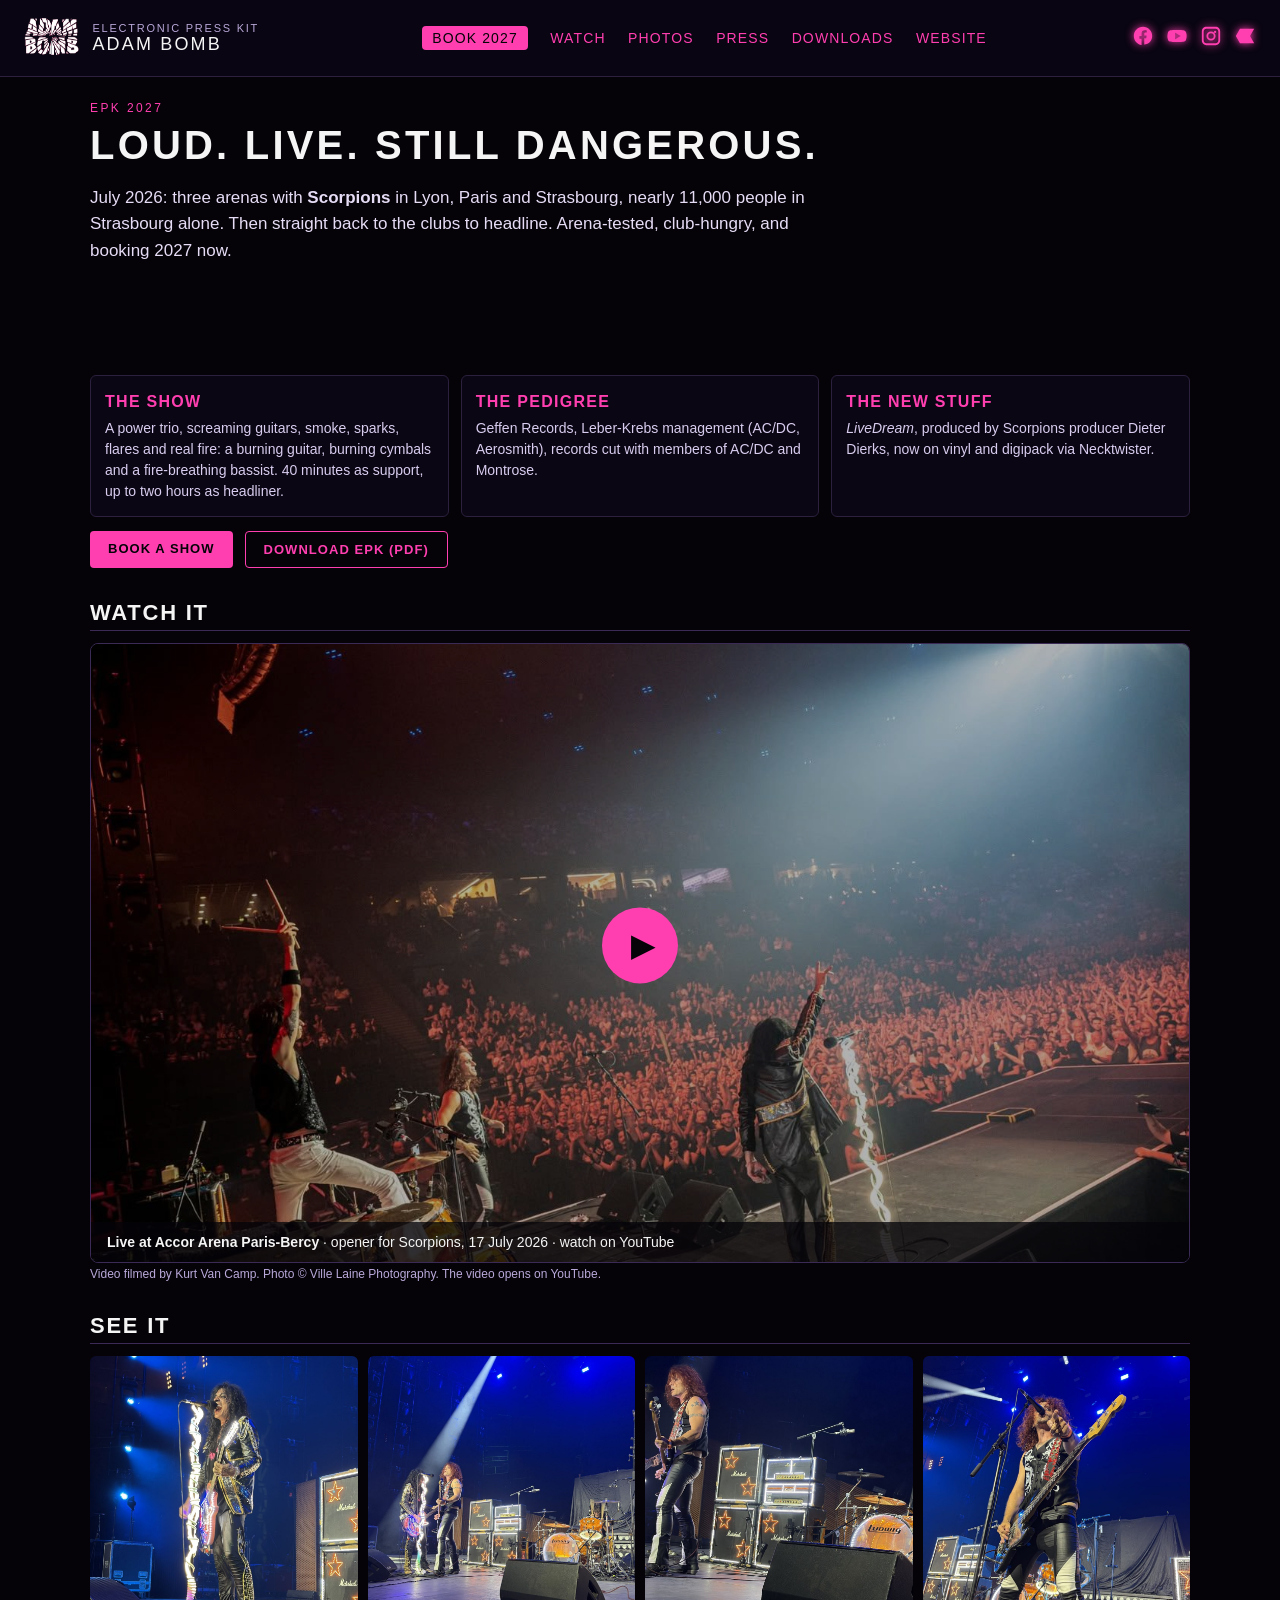
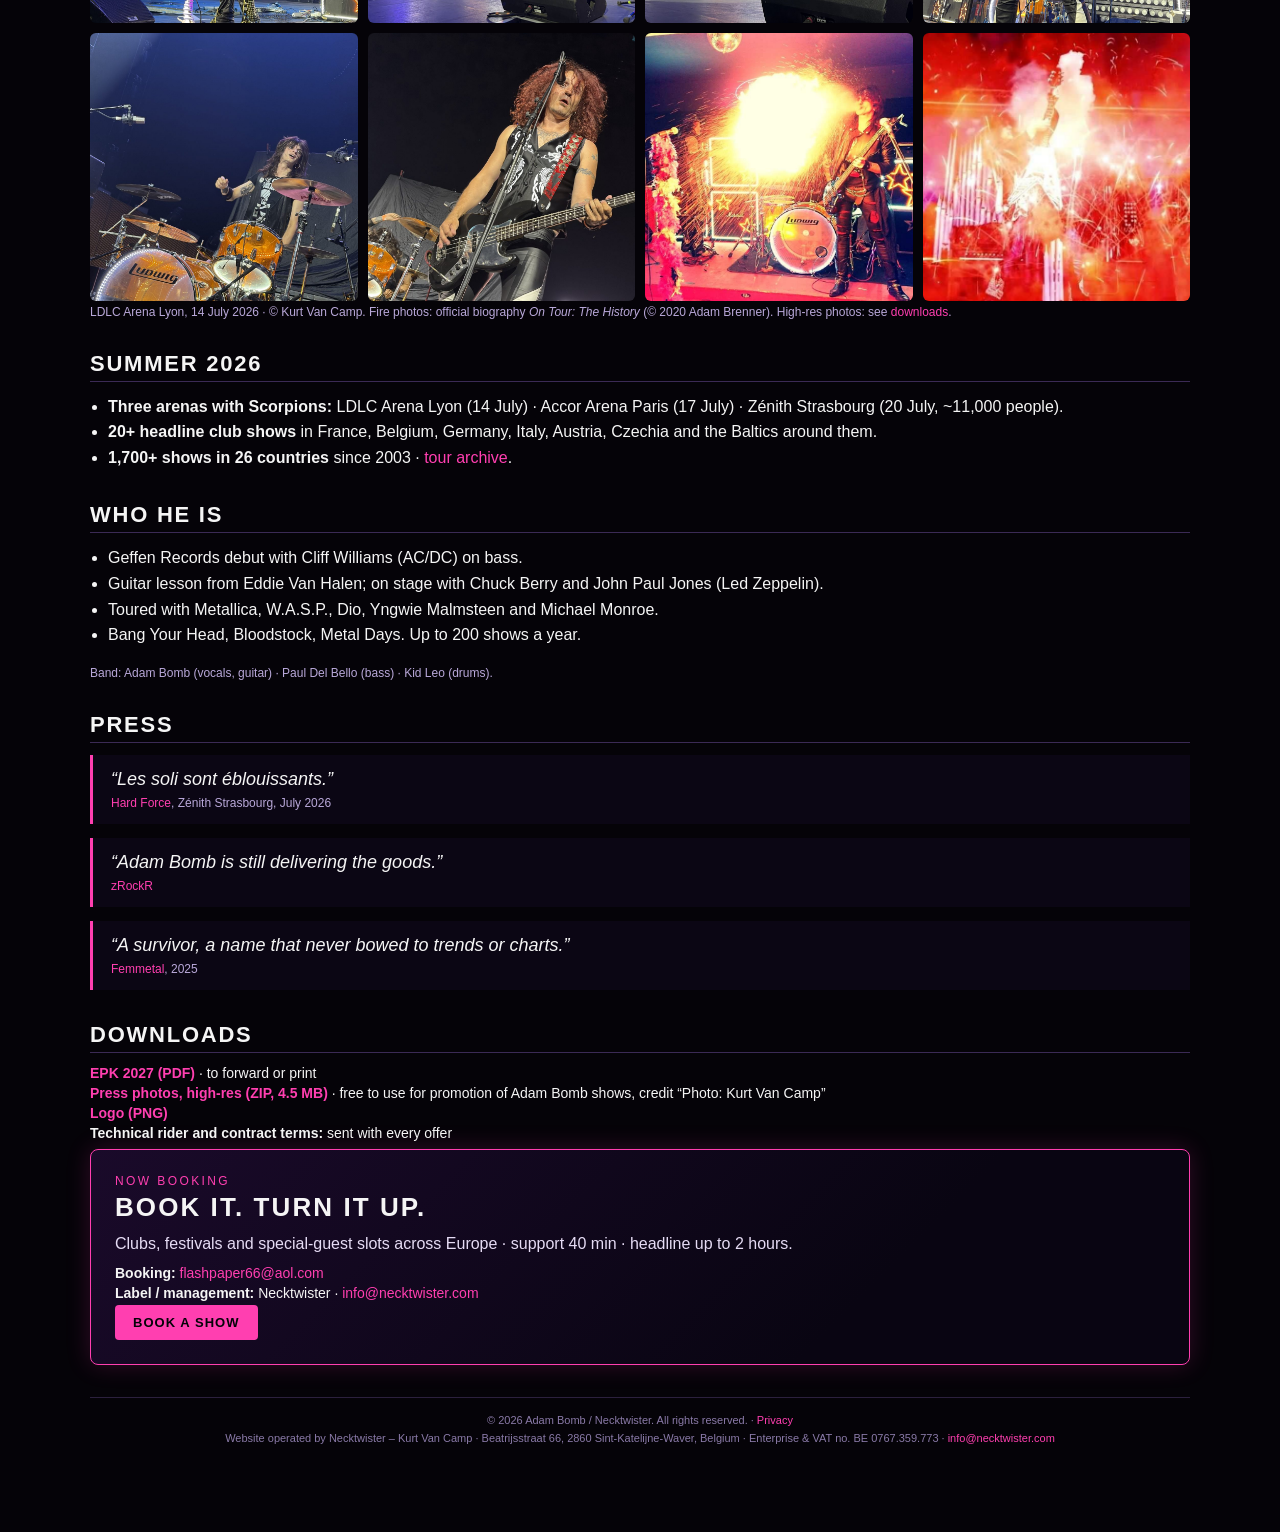
==== epk.html @ dea92ac7 "Add EPK page with downloadable PDF and press photos - epk.html: pitch, Accor Arena video, Lyon photo" ====
<!DOCTYPE html>
<html lang="en">
<head>
  <meta charset="UTF-8">
  <title>Adam Bomb – EPK 2027</title>
  <meta name="viewport" content="width=device-width, initial-scale=1">
  <meta name="description" content="Electronic press kit: Adam Bomb, special guest of Scorpions in 2026. Video, photos, press and booking for 2027.">
  <link rel="canonical" href="https://www.adambomb.com/epk.html">
  <meta property="og:type" content="website">
  <meta property="og:site_name" content="Adam Bomb">
  <meta property="og:title" content="Adam Bomb – EPK 2027">
  <meta property="og:description" content="Special guest of Scorpions in 2026. Arena-tested, club-hungry, booking 2027 now.">
  <meta property="og:url" content="https://www.adambomb.com/epk.html">
  <meta property="og:image" content="https://www.adambomb.com/assets/img/share-home.jpg">
  <meta property="og:image:width" content="1200">
  <meta property="og:image:height" content="630">
  <meta property="og:image:alt" content="Adam Bomb on stage in front of a sold-out arena">
  <meta name="twitter:card" content="summary_large_image">
  <link rel="stylesheet" href="assets/css/style.css">
</head>

<body class="epk">

<header>
  <div class="logo">
    <a href="index.html"><img src="assets/img/misc/logo.png" alt="Adam Bomb logo"></a>
    <div>
      <div class="logo-sub">Electronic press kit</div>
      <div class="logo-title">ADAM BOMB</div>
    </div>
  </div>

  <nav class="main-nav">
    <a href="#book" class="nav-cta">Book 2027</a>
    <a href="#watch">Watch</a>
    <a href="#photos">Photos</a>
    <a href="#press">Press</a>
    <a href="#downloads">Downloads</a>
    <a href="index.html">Website</a>
  </nav>

  <div class="social-icons">
    <a href="https://www.facebook.com/adambomb2020" target="_blank" rel="noopener"><img src="assets/img/misc/icon-facebook-pink.svg" alt="Facebook"></a>
    <a href="https://www.youtube.com/@flashpaper88" target="_blank" rel="noopener"><img src="assets/img/misc/icon-youtube-pink.svg" alt="YouTube"></a>
    <a href="https://www.instagram.com/adambomb.x/" target="_blank" rel="noopener"><img src="assets/img/misc/icon-instagram-pink.svg" alt="Instagram"></a>
    <a href="https://adambomb.bandcamp.com" target="_blank" rel="noopener"><img src="assets/img/misc/icon-bandcamp-pink.svg" alt="Bandcamp"></a>
  </div>
</header>

<main>

<section class="hero epk-hero">
  <div class="hero-text">
    <div class="booking-kicker">EPK 2027</div>
    <h1>Loud. Live. Still dangerous.</h1>
    <p>July 2026: three arenas with <strong>Scorpions</strong> in Lyon, Paris and Strasbourg, nearly 11,000 people in Strasbourg alone. Then straight back to the clubs to headline. Arena-tested, club-hungry, and booking 2027 now.</p>
  </div>
  <ul class="epk-facts">
    <li><strong>The show</strong> A power trio, screaming guitars, smoke, sparks, flares and real fire: a burning guitar, burning cymbals and a fire-breathing bassist. 40 minutes as support, up to two hours as headliner.</li>
    <li><strong>The pedigree</strong> Geffen Records, Leber-Krebs management (AC/DC, Aerosmith), records cut with members of AC/DC and Montrose.</li>
    <li><strong>The new stuff</strong> <em>LiveDream</em>, produced by Scorpions producer Dieter Dierks, now on vinyl and digipack via Necktwister.</li>
  </ul>
  <div class="booking-actions">
    <a class="btn" href="mailto:flashpaper66@aol.com,info@necktwister.com?subject=Booking%20Adam%20Bomb%202027">Book a show</a>
    <a class="btn btn-ghost" href="assets/epk/adam-bomb-epk-2027.pdf" download>Download EPK (PDF)</a>
  </div>
</section>

<section id="watch" class="section">
  <h2>Watch it</h2>
  <a class="video-card" href="https://youtu.be/a4HSwBoW8eo" target="_blank" rel="noopener">
    <img src="assets/img/band/live-accor-arena-crowd.jpg" alt="Adam Bomb live at Accor Arena, Paris" loading="lazy">
    <span class="play" aria-hidden="true">&#9654;</span>
    <span class="video-caption"><strong>Live at Accor Arena Paris-Bercy</strong> · opener for Scorpions, 17 July 2026 · watch on YouTube</span>
  </a>
  <p class="note">Video filmed by Kurt Van Camp. Photo © Ville Laine Photography. The video opens on YouTube.</p>
</section>

<section id="photos" class="section">
  <h2>See it</h2>
  <div class="epk-gallery">
    <figure><img src="assets/img/epk/lyon-adam-neon-mic.jpg" alt="Adam Bomb singing at the neon mic stand, LDLC Arena Lyon" loading="lazy"></figure>
    <figure><img src="assets/img/epk/lyon-trio-blue-spot.jpg" alt="The trio under a blue spotlight, LDLC Arena Lyon" loading="lazy"></figure>
    <figure><img src="assets/img/epk/lyon-adam-paul-marshalls.jpg" alt="Adam and Paul in front of the Marshall stacks, LDLC Arena Lyon" loading="lazy"></figure>
    <figure><img src="assets/img/epk/lyon-paul-pointing.jpg" alt="Paul Del Bello pointing at the crowd, LDLC Arena Lyon" loading="lazy"></figure>
    <figure><img src="assets/img/epk/lyon-kid-leo-drums.jpg" alt="Kid Leo behind the kit, LDLC Arena Lyon" loading="lazy"></figure>
    <figure><img src="assets/img/epk/lyon-paul-mic.jpg" alt="Paul Del Bello at the mic, LDLC Arena Lyon" loading="lazy"></figure>
    <figure><img src="assets/img/epk/fire-on-stage.jpg" alt="Fire on stage" loading="lazy"></figure>
    <figure><img src="assets/img/epk/red-sparks.jpg" alt="Red sparks and smoke on stage" loading="lazy"></figure>
  </div>
  <p class="note">LDLC Arena Lyon, 14 July 2026 · © Kurt Van Camp. Fire photos: official biography <em>On Tour: The History</em> (© 2020 Adam Brenner). High-res photos: see <a href="#downloads">downloads</a>.</p>
</section>

<section id="summer" class="section">
  <h2>Summer 2026</h2>
  <ul class="booking-points">
    <li><strong>Three arenas with Scorpions:</strong> LDLC Arena Lyon (14 July) · Accor Arena Paris (17 July) · Zénith Strasbourg (20 July, ~11,000 people).</li>
    <li><strong>20+ headline club shows</strong> in France, Belgium, Germany, Italy, Austria, Czechia and the Baltics around them.</li>
    <li><strong>1,700+ shows in 26 countries</strong> since 2003 · <a href="tour-archive.html">tour archive</a>.</li>
  </ul>
</section>

<section id="who" class="section">
  <h2>Who he is</h2>
  <ul class="booking-points">
    <li>Geffen Records debut with Cliff Williams (AC/DC) on bass.</li>
    <li>Guitar lesson from Eddie Van Halen; on stage with Chuck Berry and John Paul Jones (Led Zeppelin).</li>
    <li>Toured with Metallica, W.A.S.P., Dio, Yngwie Malmsteen and Michael Monroe.</li>
    <li>Bang Your Head, Bloodstock, Metal Days. Up to 200 shows a year.</li>
  </ul>
  <p class="note">Band: Adam Bomb (vocals, guitar) · Paul Del Bello (bass) · Kid Leo (drums).</p>
</section>

<section id="press" class="section">
  <h2>Press</h2>
  <blockquote class="epk-quote">“Les soli sont éblouissants.”<cite><a href="https://hardforce.com/actu/46808/scorpions-adam-bomb-strasbourg-zenith-live-review" target="_blank" rel="noopener">Hard Force</a>, Zénith Strasbourg, July 2026</cite></blockquote>
  <blockquote class="epk-quote">“Adam Bomb is still delivering the goods.”<cite><a href="https://zrockr.com/2024/10/13/livedream-adam-bomb-is-back-with-a-killer-online-concert-experience/" target="_blank" rel="noopener">zRockR</a></cite></blockquote>
  <blockquote class="epk-quote">“A survivor, a name that never bowed to trends or charts.”<cite><a href="https://femmetal.rocks/2025/10/10/cartagena-set-to-burn-adam-bomb-live-with-dirty-rules-and-louie-fontaine-posse/" target="_blank" rel="noopener">Femmetal</a>, 2025</cite></blockquote>
</section>

<section id="downloads" class="section">
  <h2>Downloads</h2>
  <ul class="contact-list">
    <li><a href="assets/epk/adam-bomb-epk-2027.pdf" download><strong>EPK 2027 (PDF)</strong></a> · to forward or print</li>
    <li><a href="assets/epk/adam-bomb-press-photos-2026.zip" download><strong>Press photos, high-res (ZIP, 4.5 MB)</strong></a> · free to use for promotion of Adam Bomb shows, credit “Photo: Kurt Van Camp”</li>
    <li><a href="assets/img/misc/logo.png" download><strong>Logo (PNG)</strong></a></li>
    <li><strong>Technical rider and contract terms:</strong> sent with every offer</li>
  </ul>
</section>

<section id="book" class="booking">
  <div class="booking-kicker">Now booking</div>
  <h2>Book it. Turn it up.</h2>
  <p class="booking-lead">Clubs, festivals and special-guest slots across Europe · support 40 min · headline up to 2 hours.</p>
  <ul class="contact-list">
    <li><strong>Booking:</strong> <a href="mailto:flashpaper66@aol.com,info@necktwister.com?subject=Booking%20Adam%20Bomb%202027">flashpaper66@aol.com</a></li>
    <li><strong>Label / management:</strong> Necktwister · <a href="mailto:info@necktwister.com">info@necktwister.com</a></li>
  </ul>
  <div class="booking-actions">
    <a class="btn" href="mailto:flashpaper66@aol.com,info@necktwister.com?subject=Booking%20Adam%20Bomb%202027">Book a show</a>
  </div>
</section>

<footer>
  © 2026 Adam Bomb / Necktwister. All rights reserved. · <a href="privacy.html">Privacy</a><br><span class="legal-id">Website operated by Necktwister – Kurt Van Camp · Beatrijsstraat 66, 2860 Sint-Katelijne-Waver, Belgium · Enterprise &amp; VAT no. BE 0767.359.773 · <a href="mailto:info@necktwister.com">info@necktwister.com</a></span>
</footer>

</main>

</body>
</html>
---- assets/css/style.css ----
/* GLOBAL */
body {
  margin: 0;
  font-family: Arial, sans-serif;
  background: #050308;
  color: #f5f5f5;
}

a {
  color: #ff3fb0;
  text-decoration: none;
}

a:hover {
  text-decoration: underline;
}

h1, h2, h3 {
  font-family: Impact, Haettenschweiler, "Arial Narrow Bold", sans-serif;
  letter-spacing: 0.08em;
  text-transform: uppercase;
}

h1 { font-size: 32px; margin: 8px 0 4px; }
h2 { font-size: 22px; margin: 32px 0 12px; border-bottom: 1px solid #3b2a55; padding-bottom: 4px; }
h3 { font-size: 16px; margin: 12px 0 4px; }

main {
  max-width: 1100px;
  margin: 0 auto;
  padding: 24px 16px 64px;
}

.section { margin-top: 24px; }

.center { text-align: center; }

.note {
  font-size: 12px;
  color: #b9a8d9;
  margin-top: 4px;
}

/* HEADER */
header {
  display: flex;
  align-items: center;
  justify-content: space-between;
  padding: 16px 24px;
  background: #090512;
  border-bottom: 1px solid #2b203d;
  position: sticky;
  top: 0;
  z-index: 10;
  flex-wrap: wrap;
  gap: 12px;
}

.logo {
  display: flex;
  align-items: center;
  gap: 12px;
}

.logo img {
  height: 40px;
}

.logo-sub {
  font-size: 11px;
  text-transform: uppercase;
  letter-spacing: 0.16em;
  color: #b9a8d9;
}

.logo-title {
  font-size: 18px;
  letter-spacing: 0.12em;
}

/* NAVIGATION */
.main-nav a {
  margin-left: 18px;
  font-size: 14px;
  text-transform: uppercase;
  letter-spacing: 0.08em;
}

/* SOCIAL ICONS */
.social-icons {
  display: flex;
  align-items: center;
  gap: 12px;
}

.social-icons img {
  width: 22px;
  height: 22px;
  filter: drop-shadow(0 0 4px #ff3fb0);
  transition: transform 0.2s ease;
}

.social-icons img:hover {
  transform: scale(1.15);
}

/* HERO */
.hero {
  display: flex;
  flex-wrap: wrap;
  gap: 24px;
  align-items: flex-start;
  margin-bottom: 24px;
}

.hero-text {
  flex: 1 1 260px;
}

/* TWO COLUMN LAYOUT */
.two-col {
  display: flex;
  flex-wrap: wrap;
  gap: 24px;
}

.two-col > div {
  flex: 1 1 260px;
}

/* BAND PHOTO */
.band-photo img {
  width: 100%;
  border-radius: 6px;
  display: block;
}

/* TABLES */
.table-wrapper {
  overflow-x: auto;
}

table {
  width: 100%;
  border-collapse: collapse;
  font-size: 14px;
  min-width: 600px;
}

th, td {
  padding: 6px 8px;
  border-bottom: 1px solid #2b203d;
}

th {
  text-align: left;
  background: #12091f;
}

tr:nth-child(even) td {
  background: #0b0614;
}

/* DISCOGRAPHY GRID */
.discography-grid {
  display: grid;
  grid-template-columns: repeat(auto-fit, minmax(220px, 1fr));
  gap: 20px;
  margin-top: 12px;
}

.release-card {
  background: #0b0614;
  border: 1px solid #2b203d;
  border-radius: 6px;
  padding: 10px;
  display: flex;
  flex-direction: column;
}

.release-card img {
  width: 100%;
  border-radius: 4px;
  margin-bottom: 8px;
  display: block;
}

.release-meta {
  font-size: 13px;
  margin-bottom: 6px;
}

/* CONTACT */
.contact-list {
  list-style: none;
  padding: 0;
  margin: 0;
  font-size: 14px;
}

.contact-list li {
  margin-bottom: 4px;
}

/* FOOTER */
footer {
  text-align: center;
  font-size: 11px;
  color: #8a7aa8;
  padding: 16px 0 24px;
  border-top: 1px solid #2b203d;
  margin-top: 32px;
}

/* MOBILE RESPONSIVE */
@media (max-width: 700px) {

  header {
    flex-direction: column;
    align-items: flex-start;
  }

  .main-nav {
    display: flex;
    flex-wrap: wrap;
    gap: 12px;
    margin-top: 6px;
  }

  .main-nav a {
    margin-left: 0;
  }

  .social-icons {
    margin-top: 6px;
  }

  h1 { font-size: 26px; }
  h2 { font-size: 20px; }
}

/* NAV CTA */
.main-nav a.nav-cta {
  color: #050308;
  background: #ff3fb0;
  padding: 4px 10px;
  border-radius: 4px;
}
.main-nav a.nav-cta:hover { text-decoration: none; background: #ff6cc4; }

/* BOOKING 2027 */
.booking {
  margin: 8px 0 32px;
  padding: 24px;
  border: 1px solid #ff3fb0;
  border-radius: 8px;
  background: linear-gradient(135deg, #1a0a2a 0%, #090512 70%);
  box-shadow: 0 0 24px rgba(255, 63, 176, 0.18);
}
.booking h2 { border-bottom: none; margin: 4px 0 8px; font-size: 26px; }
.booking-kicker {
  font-size: 12px;
  text-transform: uppercase;
  letter-spacing: 0.2em;
  color: #ff3fb0;
}
.booking-lead { font-size: 16px; margin: 0 0 12px; color: #e6dcf5; }
.booking-points { margin: 0 0 18px; padding-left: 18px; line-height: 1.6; }
.booking-actions { display: flex; flex-wrap: wrap; gap: 12px; }
.btn {
  display: inline-block;
  padding: 10px 18px;
  border-radius: 4px;
  background: #ff3fb0;
  color: #050308;
  font-weight: bold;
  text-transform: uppercase;
  letter-spacing: 0.08em;
  font-size: 13px;
}
.btn:hover { text-decoration: none; background: #ff6cc4; }
.btn-ghost { background: transparent; color: #ff3fb0; border: 1px solid #ff3fb0; }
.btn-ghost:hover { background: rgba(255, 63, 176, 0.12); }

/* TOUR ARCHIVE */
.archive-year { margin-top: 28px; }
.archive-year h2 { display: flex; align-items: baseline; gap: 12px; flex-wrap: wrap; }
.archive-year .tour-name { font-size: 14px; color: #b9a8d9; letter-spacing: 0.06em; }
.year-nav { display: flex; flex-wrap: wrap; gap: 8px; margin: 12px 0; }
.year-nav a { border: 1px solid #3b2a55; border-radius: 4px; padding: 3px 9px; font-size: 13px; }

@media (max-width: 700px) {
  .booking { padding: 18px; }
  .booking h2 { font-size: 22px; }
}

/* TOUR ARCHIVE – stats, search, collapsible years */
.archive-stats { display: flex; flex-wrap: wrap; gap: 12px; margin: 4px 0 16px; }
.archive-stats div { flex: 1 1 140px; background: #0b0614; border: 1px solid #2b203d; border-radius: 6px; padding: 12px 14px; }
.archive-stats strong { display: block; font-family: Impact, Haettenschweiler, "Arial Narrow Bold", sans-serif; font-size: 28px; color: #ff3fb0; letter-spacing: 0.04em; }
.archive-stats span { font-size: 12px; color: #b9a8d9; text-transform: uppercase; letter-spacing: 0.12em; }
.archive-tools input { width: 100%; box-sizing: border-box; padding: 10px 12px; font-size: 15px; background: #0b0614; color: #f5f5f5; border: 1px solid #3b2a55; border-radius: 4px; }
.archive-tools input:focus { outline: none; border-color: #ff3fb0; }
details.archive-year { border-bottom: 1px solid #2b203d; padding: 6px 0; margin-top: 0; }
details.archive-year summary { cursor: pointer; display: flex; align-items: baseline; gap: 12px; flex-wrap: wrap; padding: 10px 0; list-style: none; }
details.archive-year summary::-webkit-details-marker { display: none; }
details.archive-year summary::before { content: "+"; color: #ff3fb0; font-weight: bold; width: 12px; }
details.archive-year[open] summary::before { content: "–"; }
details.archive-year .yr { font-family: Impact, Haettenschweiler, "Arial Narrow Bold", sans-serif; font-size: 22px; letter-spacing: 0.08em; }
details.archive-year .count { margin-left: auto; font-size: 12px; color: #8a7aa8; }

/* SPOTIFY CLICK-TO-LOAD + PRIVACY */
.spotify-consent { border: 1px dashed #3b2a55; border-radius: 12px; padding: 20px; background: #0b0614; display: flex; flex-wrap: wrap; gap: 12px; align-items: center; }
.spotify-consent p { flex: 1 1 100%; margin: 0 0 4px; font-size: 14px; color: #d8cdef; }
.legal h2 { font-size: 18px; margin-top: 28px; }
.legal p, .legal li { line-height: 1.6; color: #e6dcf5; }

/* BAND GRID */
.band-grid { display: grid; grid-template-columns: repeat(3, 1fr); gap: 16px; }
.band-grid figure { margin: 0; background: #0b0614; border: 1px solid #2b203d; border-radius: 8px; overflow: hidden; }
.band-grid img { width: 100%; aspect-ratio: 3 / 4; object-fit: cover; display: block; }
.band-grid figcaption { padding: 10px 12px; font-size: 14px; color: #d8cdef; }
@media (max-width: 700px) { .band-grid { grid-template-columns: 1fr; } }
footer .legal-id { display: inline-block; margin-top: 6px; font-size: 11px; color: #8a7aa8; }

/* LIVE PHOTOS */
.booking-photo, .archive-photo, .bio-photo { margin: 0 0 16px; }
.booking-photo img, .archive-photo img { width: 100%; display: block; border-radius: 6px; aspect-ratio: 3 / 2; object-fit: cover; }
.bio-photo { float: right; width: 300px; margin: 0 0 16px 24px; }
.bio-photo img { width: 100%; display: block; border-radius: 6px; }
.booking-photo figcaption, .archive-photo figcaption, .bio-photo figcaption { font-size: 11px; color: #8a7aa8; margin-top: 6px; text-align: right; }
#bio::after { content: ""; display: block; clear: both; }
@media (max-width: 700px) { .bio-photo { float: none; width: 100%; margin: 0 0 16px; } }
.archive-photo img { aspect-ratio: 2 / 1; object-position: center 70%; }

/* EPK */
.epk-hero { flex-direction: column; gap: 14px; }
.epk-hero h1 { font-size: 40px; }
.epk-hero p { font-size: 17px; line-height: 1.55; color: #e6dcf5; max-width: 760px; }
.epk-facts { list-style: none; padding: 0; margin: 0; display: grid; grid-template-columns: repeat(3, 1fr); gap: 12px; }
.epk-facts li { background: #0b0614; border: 1px solid #2b203d; border-radius: 6px; padding: 14px; line-height: 1.5; font-size: 14px; color: #d8cdef; }
.epk-facts strong { display: block; color: #ff3fb0; font-family: Impact, Haettenschweiler, "Arial Narrow Bold", sans-serif; letter-spacing: 0.08em; text-transform: uppercase; font-size: 16px; margin-bottom: 4px; }
.video-card { position: relative; display: block; border-radius: 8px; overflow: hidden; border: 1px solid #3b2a55; }
.video-card img { width: 100%; display: block; aspect-ratio: 16 / 9; object-fit: cover; filter: brightness(0.7); }
.video-card .play { position: absolute; top: 50%; left: 50%; transform: translate(-50%, -60%); width: 76px; height: 76px; border-radius: 50%; background: #ff3fb0; color: #050308; font-size: 32px; display: flex; align-items: center; justify-content: center; padding-left: 6px; box-sizing: border-box; }
.video-card .video-caption { position: absolute; left: 0; right: 0; bottom: 0; padding: 12px 16px; background: rgba(5, 3, 8, 0.75); color: #f5f5f5; font-size: 14px; }
.video-card:hover { text-decoration: none; border-color: #ff3fb0; }
.epk-gallery { display: grid; grid-template-columns: repeat(4, 1fr); gap: 10px; }
.epk-gallery figure { margin: 0; }
.epk-gallery img { width: 100%; aspect-ratio: 1 / 1; object-fit: cover; display: block; border-radius: 6px; }
.epk-quote { margin: 0 0 14px; padding: 14px 18px; border-left: 3px solid #ff3fb0; background: #0b0614; font-size: 18px; font-style: italic; }
.epk-quote cite { display: block; margin-top: 6px; font-size: 12px; font-style: normal; color: #b9a8d9; }
@media (max-width: 760px) {
  .epk-facts { grid-template-columns: 1fr; }
  .epk-gallery { grid-template-columns: repeat(2, 1fr); }
  .epk-hero h1 { font-size: 30px; }
}
@media print {
  header { position: static; }
  .main-nav, .social-icons, .booking-actions { display: none; }
  body { -webkit-print-color-adjust: exact; print-color-adjust: exact; }
  figure, blockquote, .epk-facts li, .video-card, .booking { break-inside: avoid; }
  .epk-facts { grid-template-columns: repeat(3, 1fr) !important; }
  .epk-gallery { grid-template-columns: repeat(4, 1fr) !important; }
  .epk-hero h1 { font-size: 40px !important; }
}
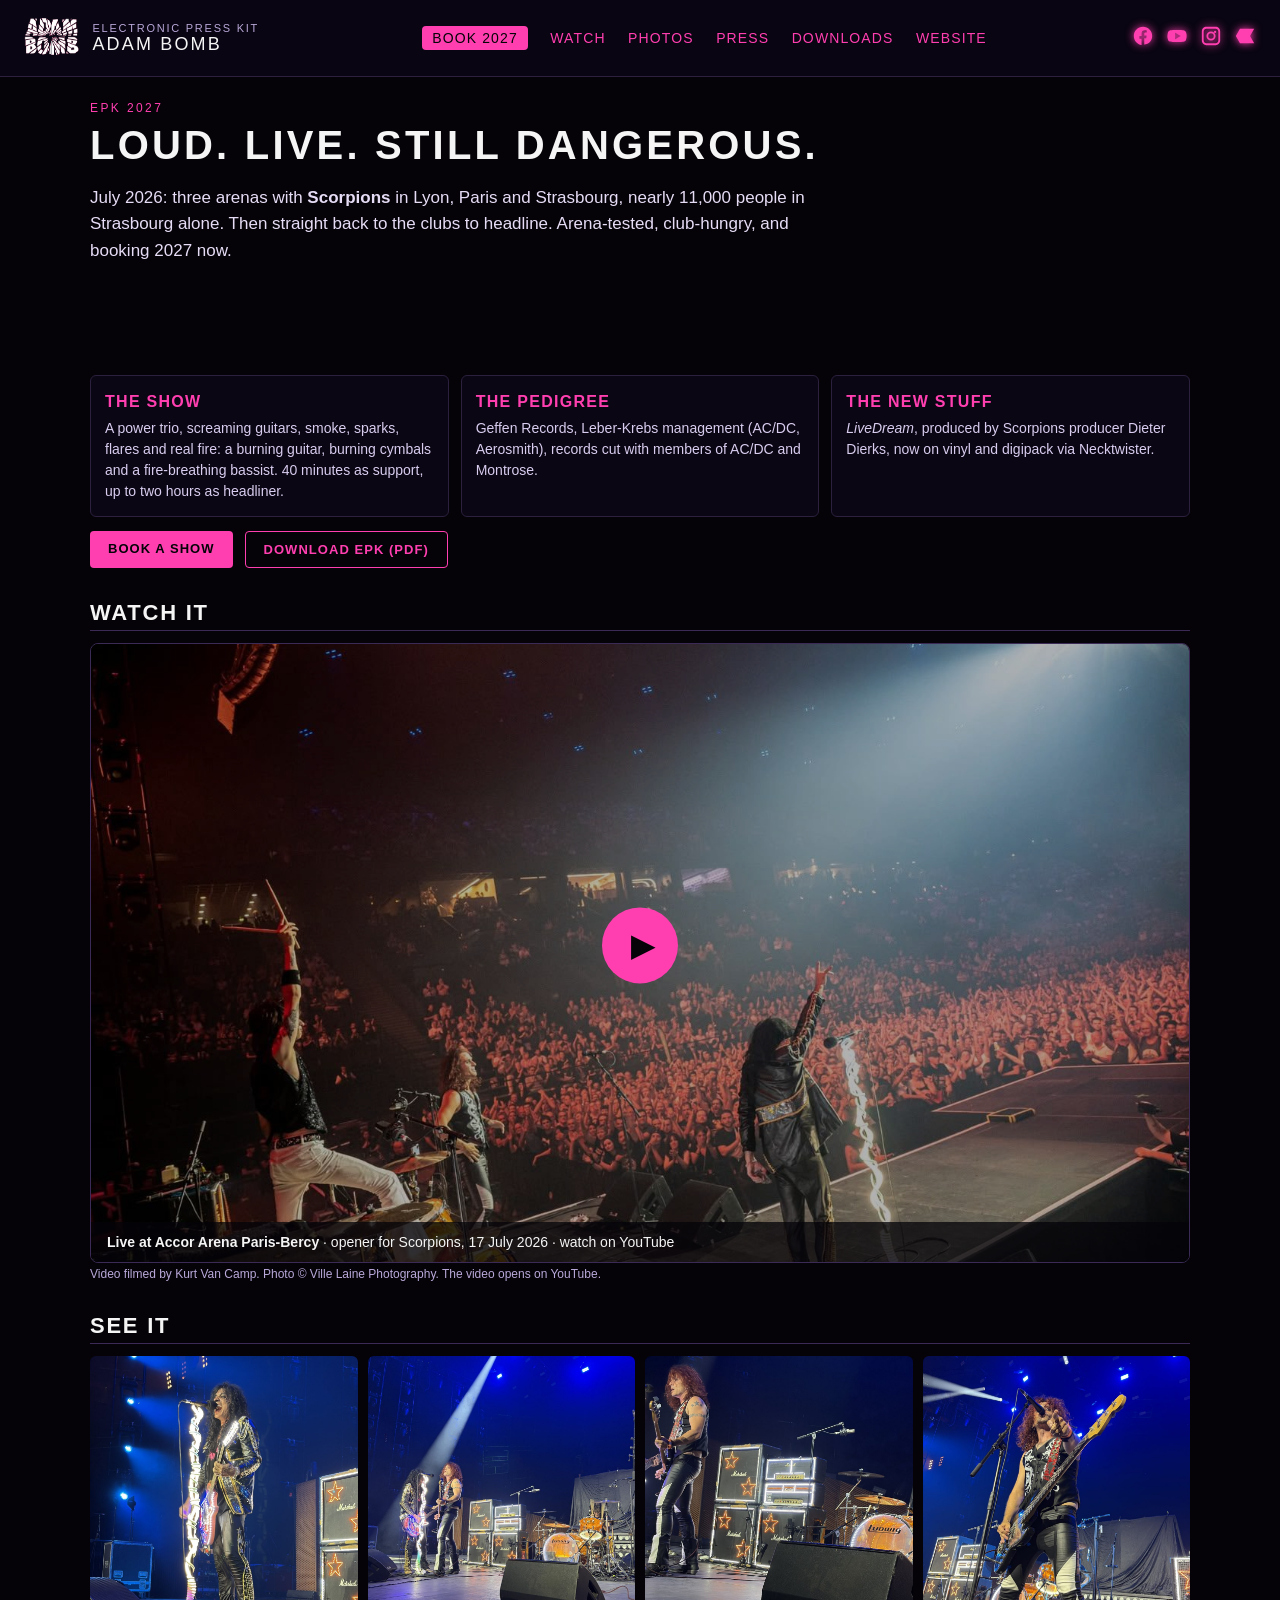
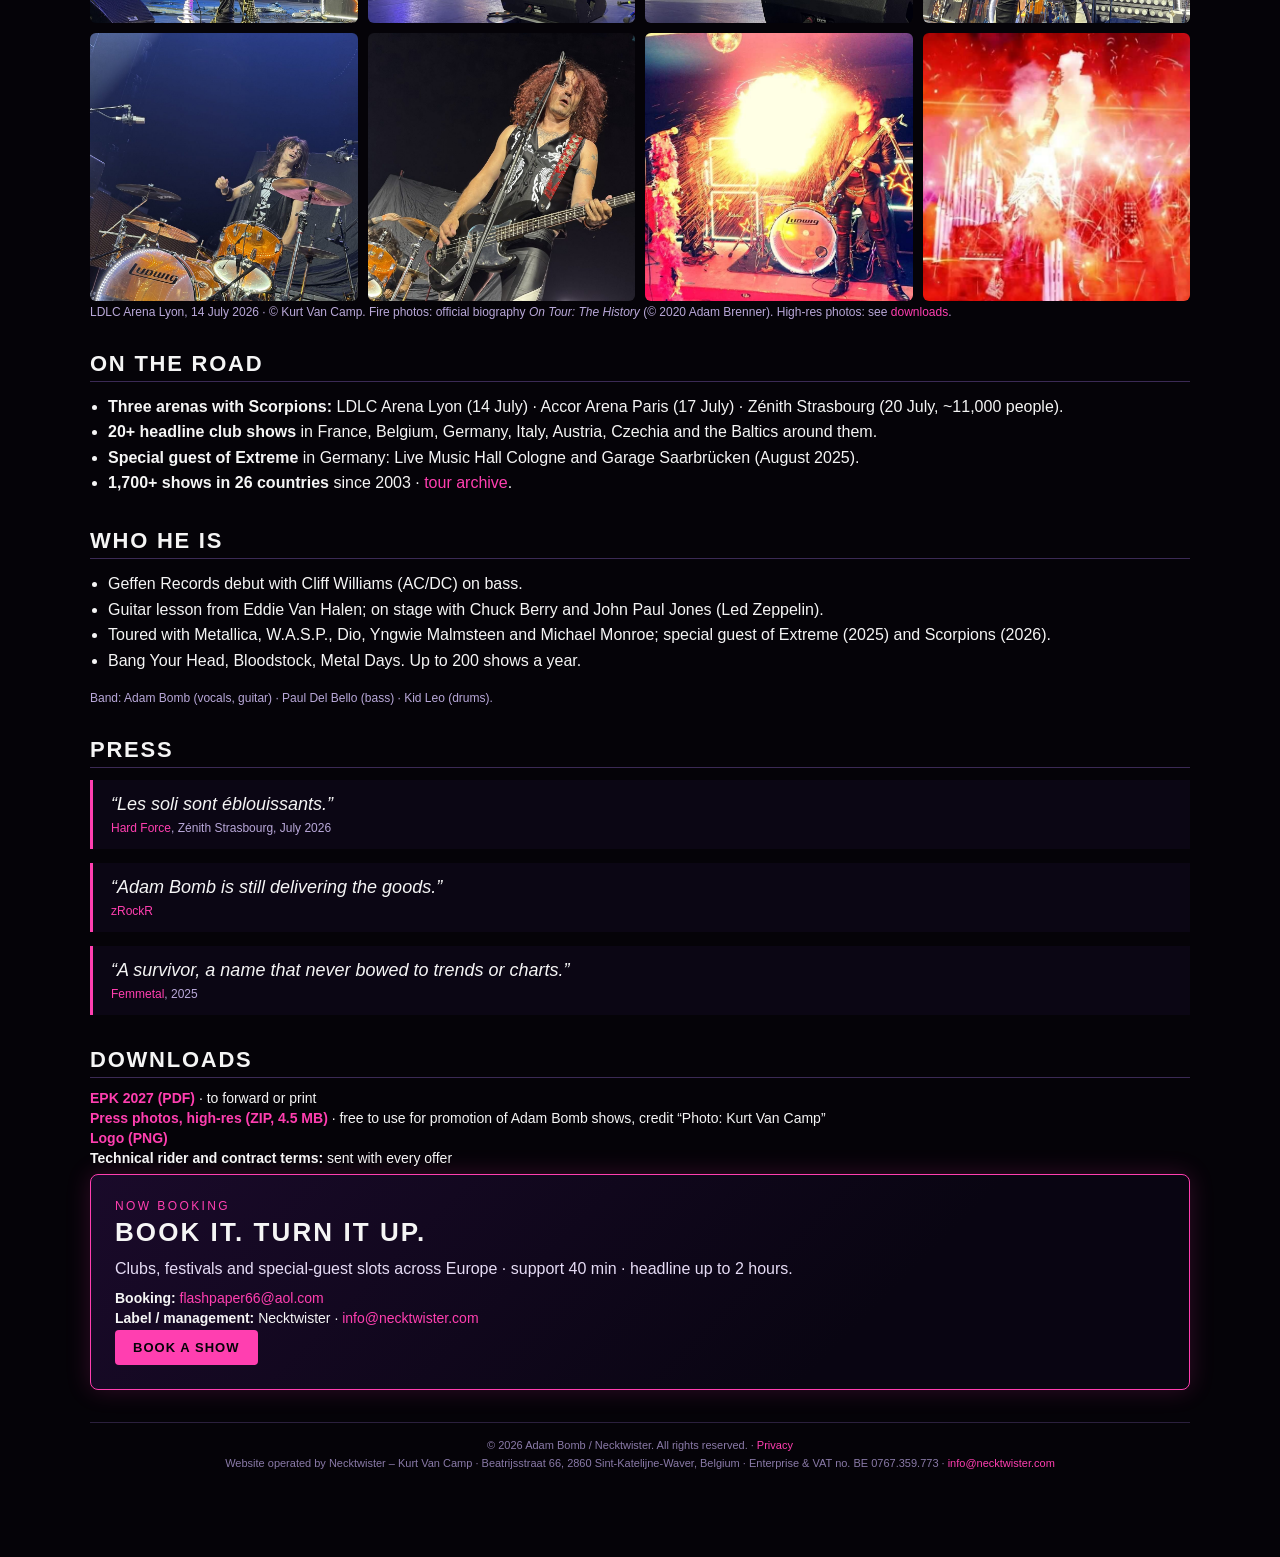
==== commit 92f45895: "Add Extreme support shows (Cologne, Saarbrücken, Aug 2025) to tour archive and EPK Co-Authored-By: C" ====
--- a/epk.html
+++ b/epk.html
@@ -92,10 +92,11 @@
 </section>
 
 <section id="summer" class="section">
-  <h2>Summer 2026</h2>
+  <h2>On the road</h2>
   <ul class="booking-points">
     <li><strong>Three arenas with Scorpions:</strong> LDLC Arena Lyon (14 July) · Accor Arena Paris (17 July) · Zénith Strasbourg (20 July, ~11,000 people).</li>
     <li><strong>20+ headline club shows</strong> in France, Belgium, Germany, Italy, Austria, Czechia and the Baltics around them.</li>
+    <li><strong>Special guest of Extreme</strong> in Germany: Live Music Hall Cologne and Garage Saarbrücken (August 2025).</li>
     <li><strong>1,700+ shows in 26 countries</strong> since 2003 · <a href="tour-archive.html">tour archive</a>.</li>
   </ul>
 </section>
@@ -105,7 +106,7 @@
   <ul class="booking-points">
     <li>Geffen Records debut with Cliff Williams (AC/DC) on bass.</li>
     <li>Guitar lesson from Eddie Van Halen; on stage with Chuck Berry and John Paul Jones (Led Zeppelin).</li>
-    <li>Toured with Metallica, W.A.S.P., Dio, Yngwie Malmsteen and Michael Monroe.</li>
+    <li>Toured with Metallica, W.A.S.P., Dio, Yngwie Malmsteen and Michael Monroe; special guest of Extreme (2025) and Scorpions (2026).</li>
     <li>Bang Your Head, Bloodstock, Metal Days. Up to 200 shows a year.</li>
   </ul>
   <p class="note">Band: Adam Bomb (vocals, guitar) · Paul Del Bello (bass) · Kid Leo (drums).</p>
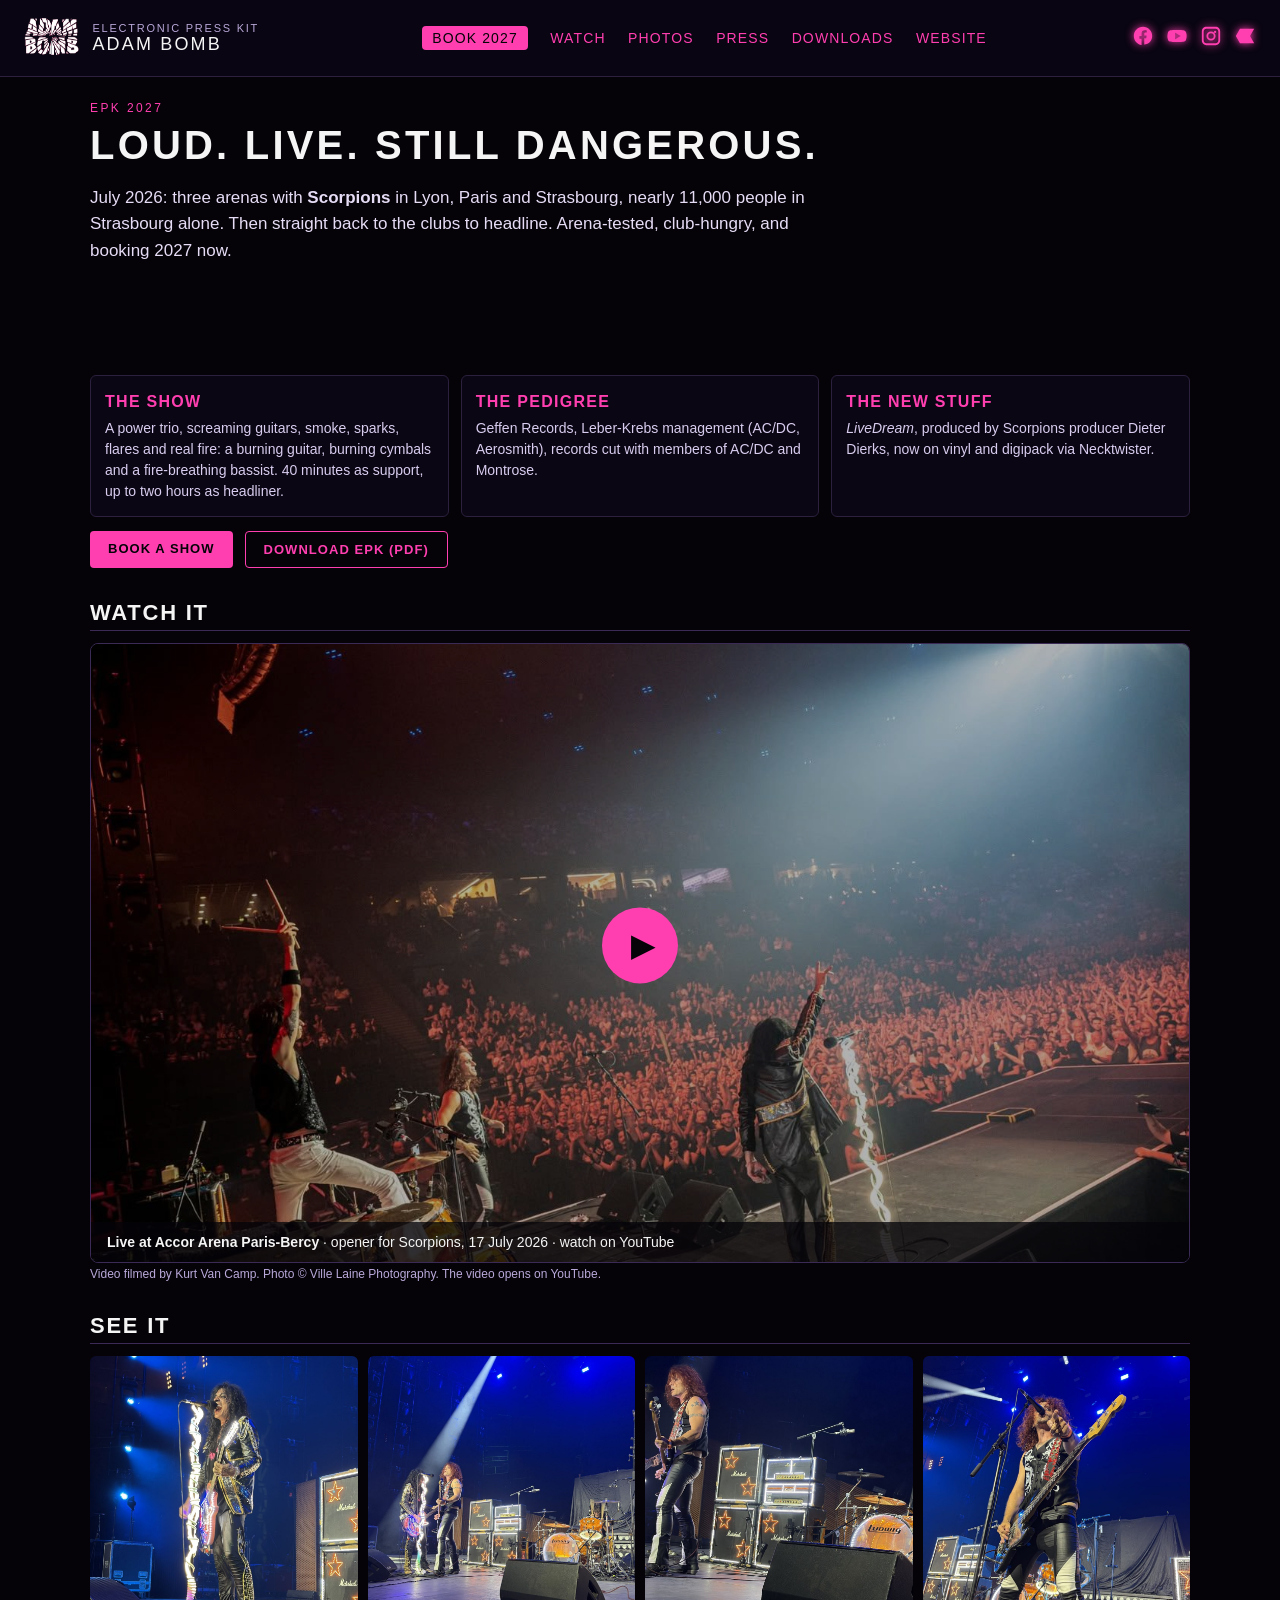
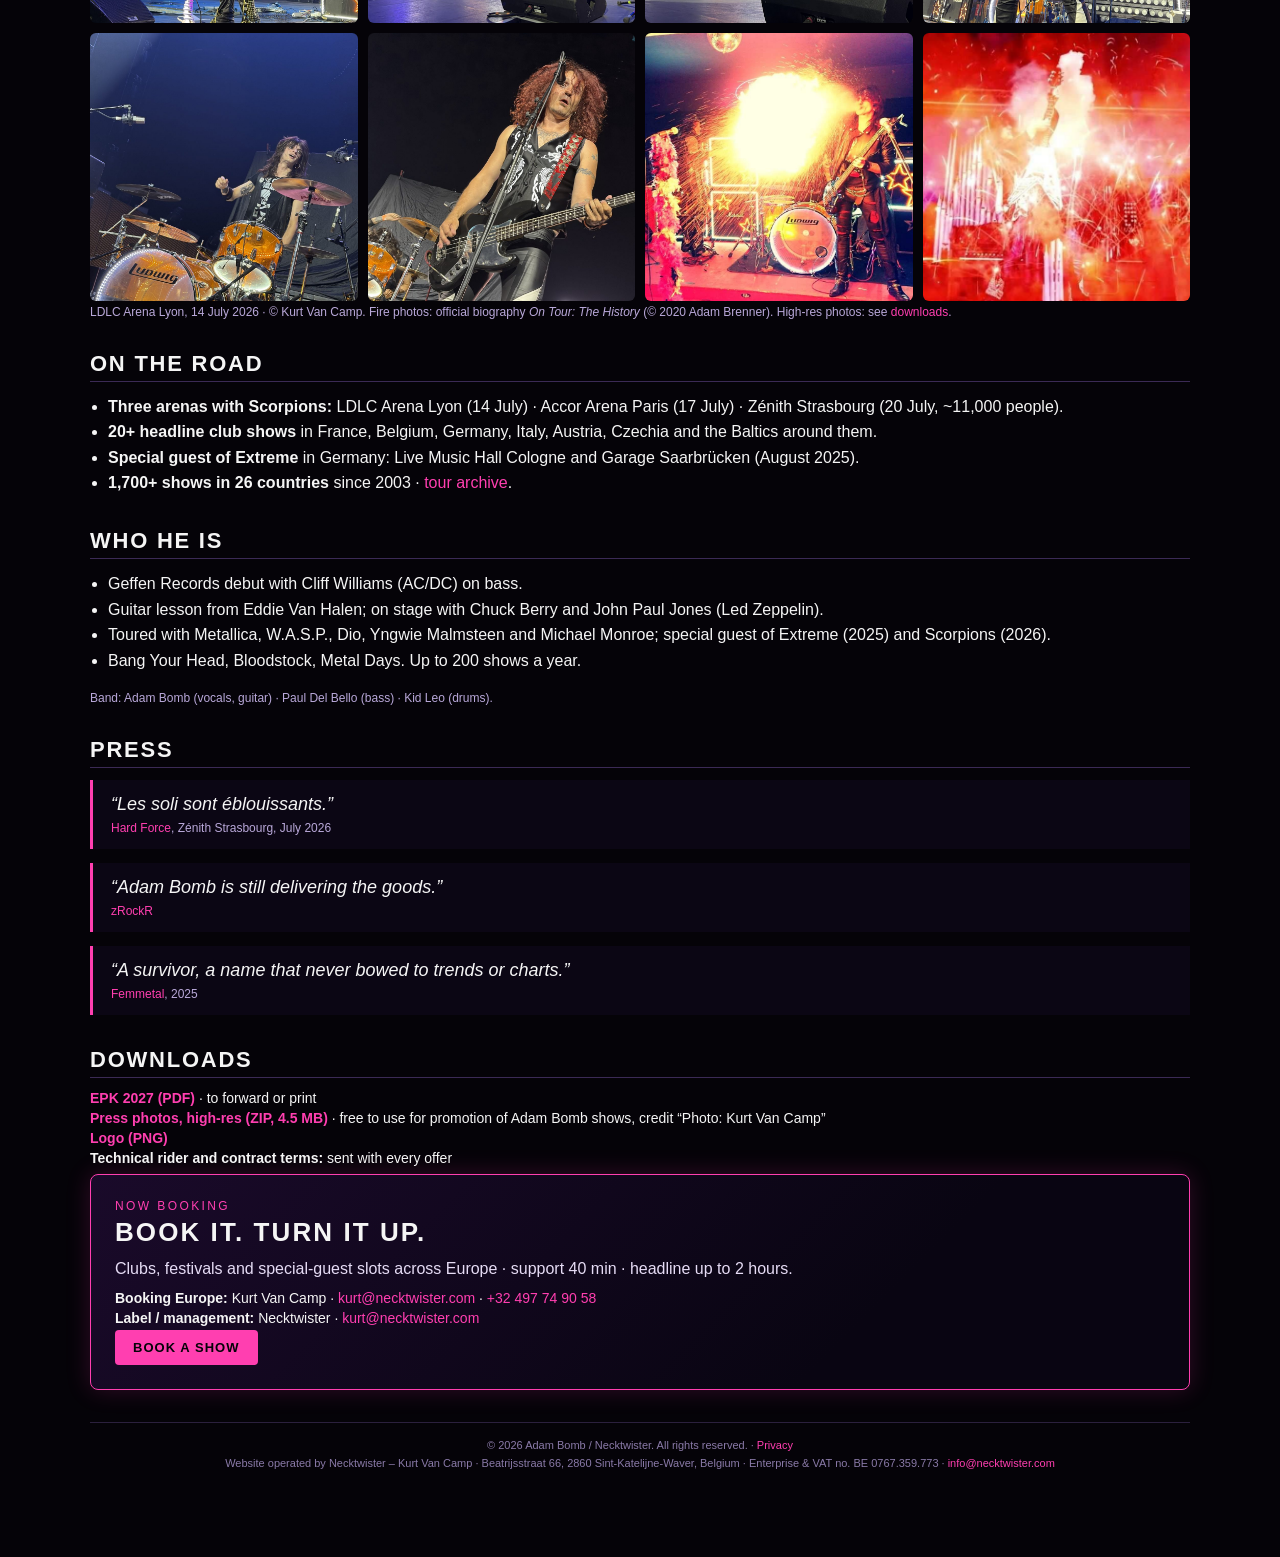
==== commit 096bf439: "EPK: booking contact Kurt Van Camp (kurt@necktwister.com) Co-Authored-By: Claude Opus 5.5 <noreply@a" ====
--- a/epk.html
+++ b/epk.html
@@ -61,7 +61,7 @@
     <li><strong>The new stuff</strong> <em>LiveDream</em>, produced by Scorpions producer Dieter Dierks, now on vinyl and digipack via Necktwister.</li>
   </ul>
   <div class="booking-actions">
-    <a class="btn" href="mailto:flashpaper66@aol.com,info@necktwister.com?subject=Booking%20Adam%20Bomb%202027">Book a show</a>
+    <a class="btn" href="mailto:kurt@necktwister.com,flashpaper66@aol.com?subject=Booking%20Adam%20Bomb%202027">Book a show</a>
     <a class="btn btn-ghost" href="assets/epk/adam-bomb-epk-2027.pdf" download>Download EPK (PDF)</a>
   </div>
 </section>
@@ -134,11 +134,11 @@
   <h2>Book it. Turn it up.</h2>
   <p class="booking-lead">Clubs, festivals and special-guest slots across Europe · support 40 min · headline up to 2 hours.</p>
   <ul class="contact-list">
-    <li><strong>Booking:</strong> <a href="mailto:flashpaper66@aol.com,info@necktwister.com?subject=Booking%20Adam%20Bomb%202027">flashpaper66@aol.com</a></li>
-    <li><strong>Label / management:</strong> Necktwister · <a href="mailto:info@necktwister.com">info@necktwister.com</a></li>
+    <li><strong>Booking Europe:</strong> Kurt Van Camp · <a href="mailto:kurt@necktwister.com?subject=Booking%20Adam%20Bomb%202027">kurt@necktwister.com</a> · <a href="tel:+32497749058">+32 497 74 90 58</a></li>
+    <li><strong>Label / management:</strong> Necktwister · <a href="mailto:kurt@necktwister.com">kurt@necktwister.com</a></li>
   </ul>
   <div class="booking-actions">
-    <a class="btn" href="mailto:flashpaper66@aol.com,info@necktwister.com?subject=Booking%20Adam%20Bomb%202027">Book a show</a>
+    <a class="btn" href="mailto:kurt@necktwister.com,flashpaper66@aol.com?subject=Booking%20Adam%20Bomb%202027">Book a show</a>
   </div>
 </section>
 
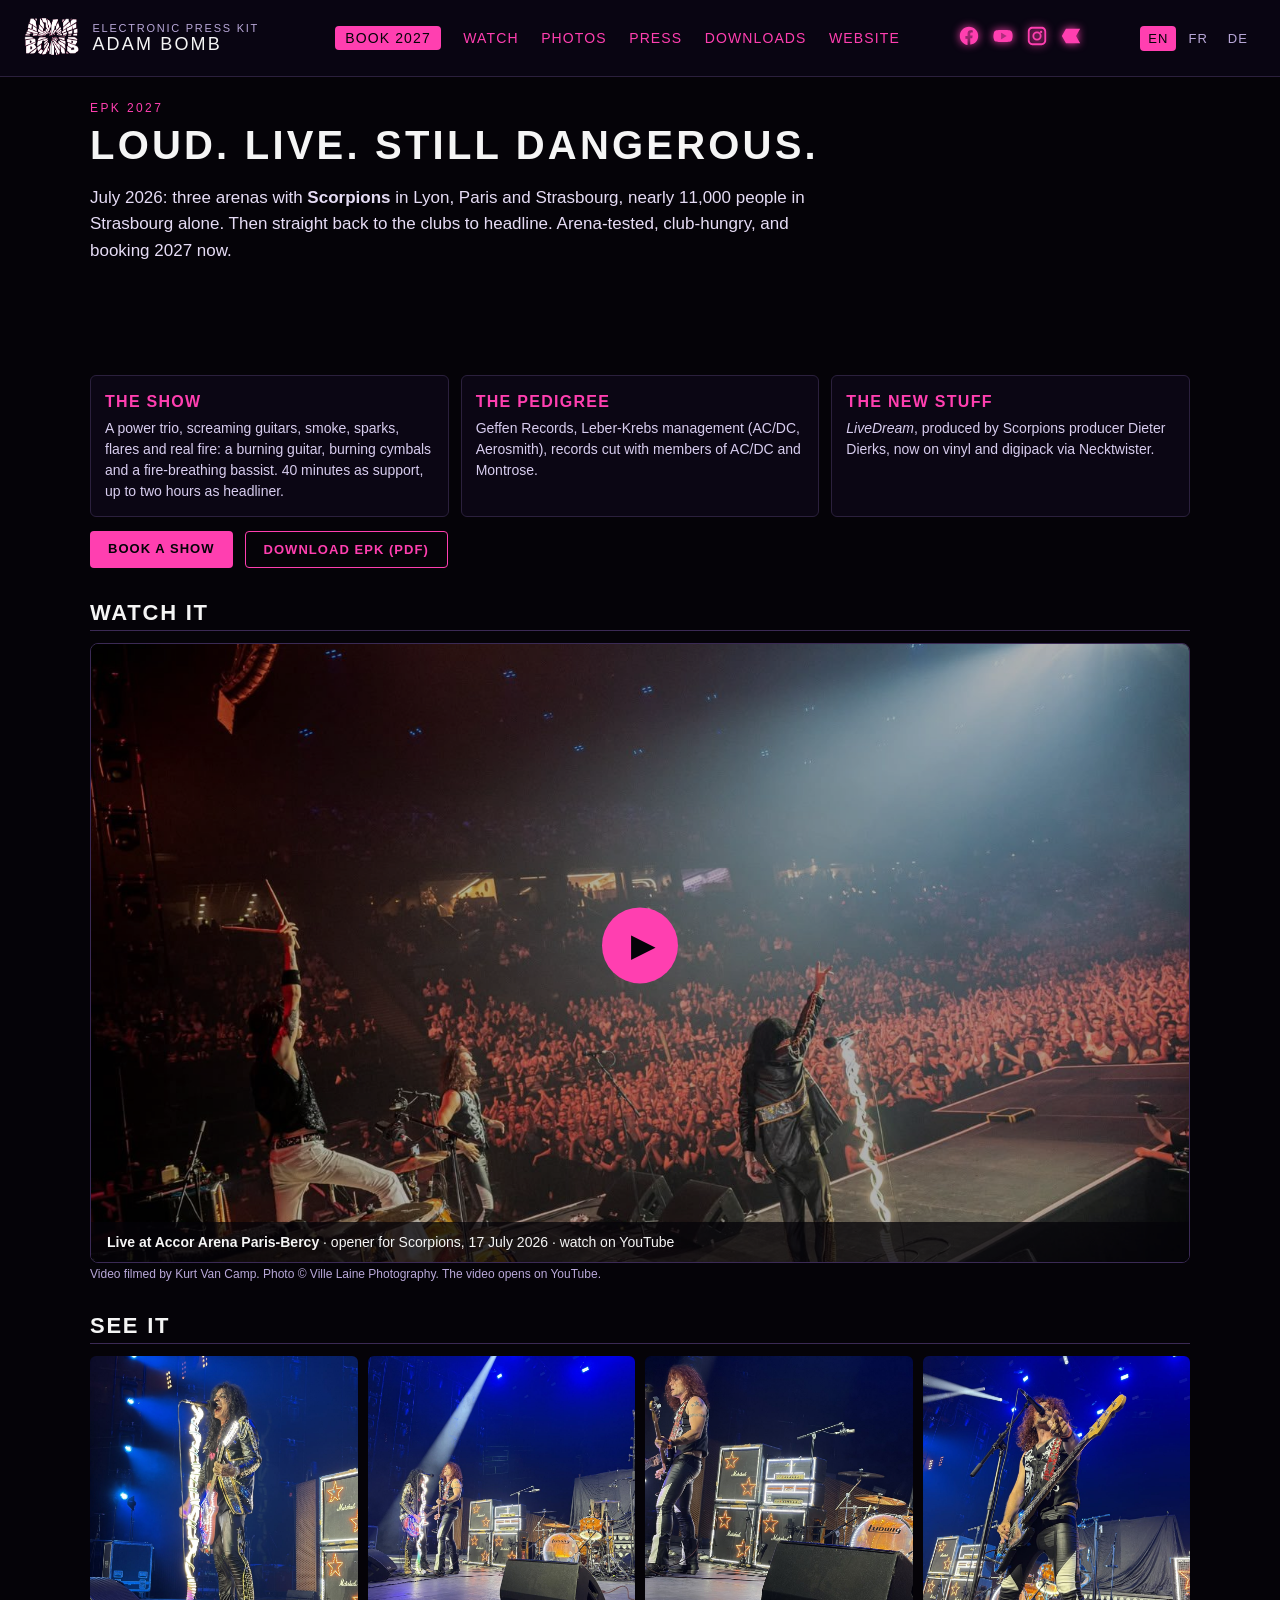
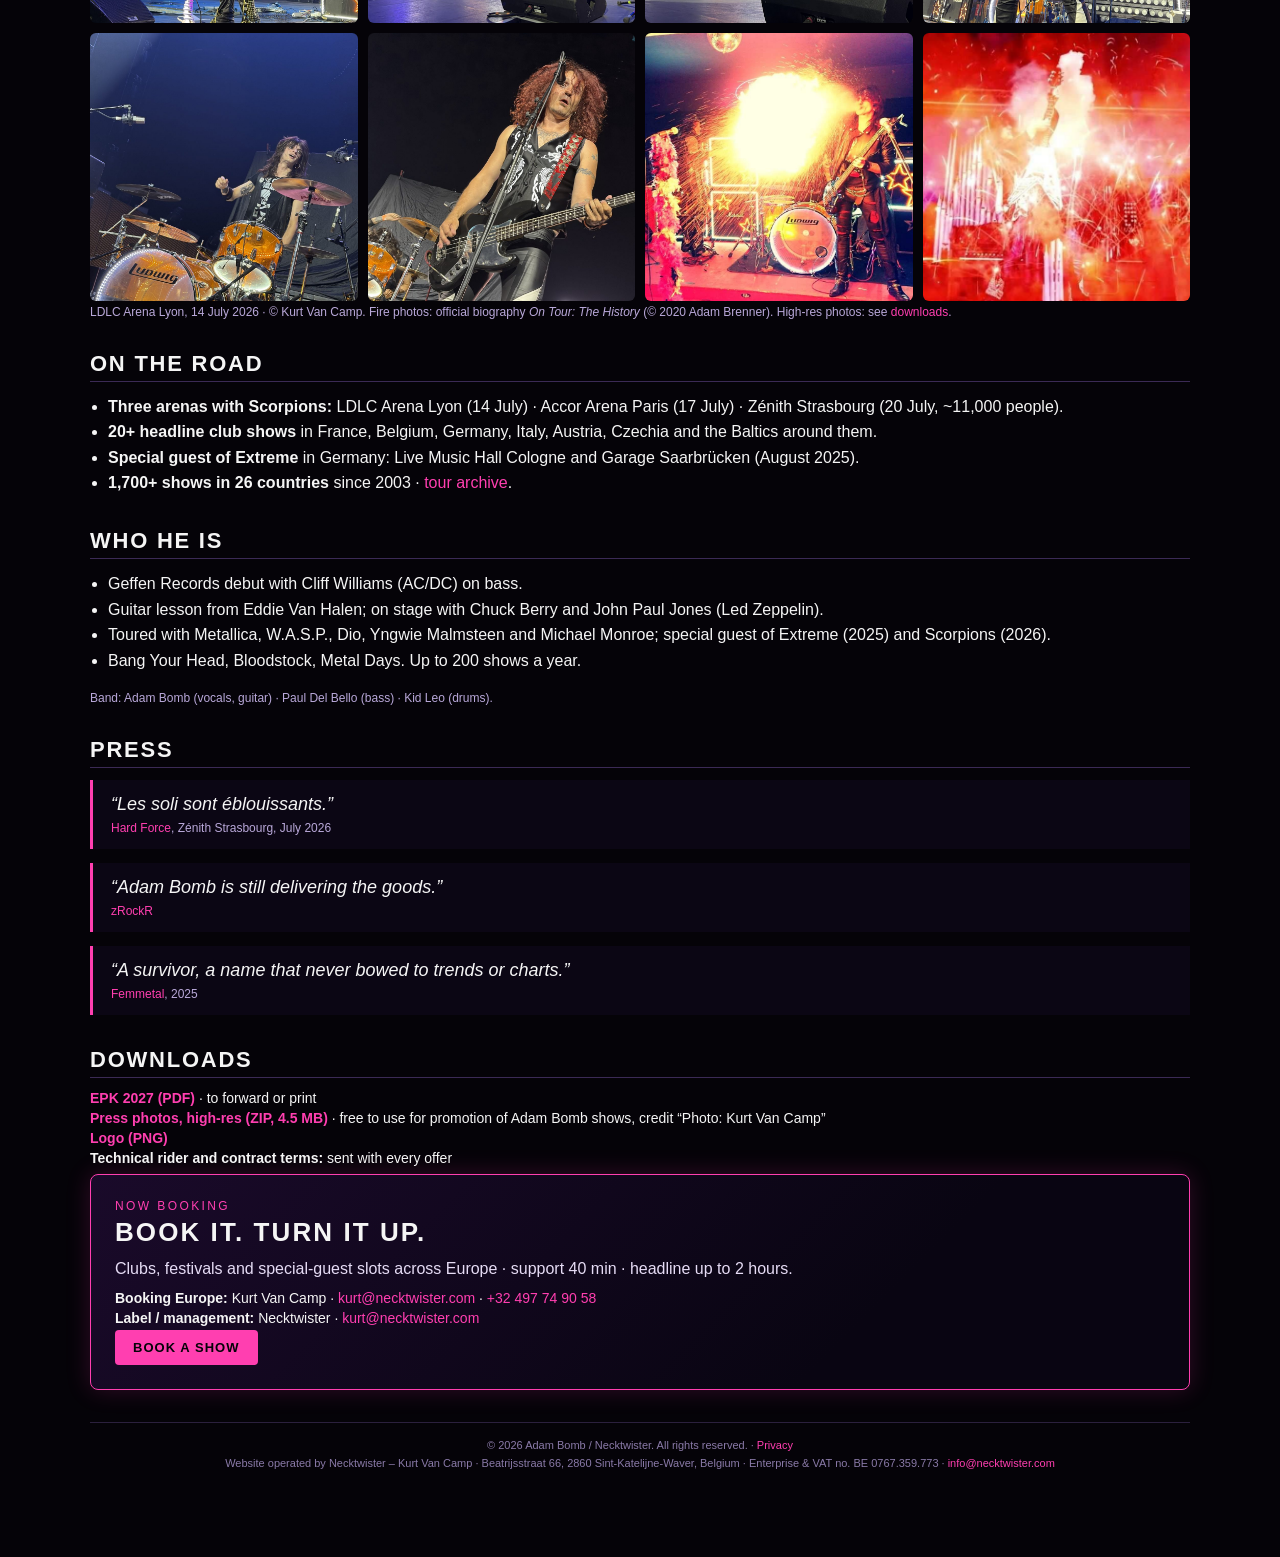
==== commit 479dbad3: "EPK in French and German with language switch (EN · FR · DE) - epk-fr.html and epk-de.html with own " ====
--- a/epk.html
+++ b/epk.html
@@ -16,6 +16,10 @@
   <meta property="og:image:height" content="630">
   <meta property="og:image:alt" content="Adam Bomb on stage in front of a sold-out arena">
   <meta name="twitter:card" content="summary_large_image">
+  <link rel="alternate" hreflang="en" href="https://www.adambomb.com/epk.html">
+  <link rel="alternate" hreflang="fr" href="https://www.adambomb.com/epk-fr.html">
+  <link rel="alternate" hreflang="de" href="https://www.adambomb.com/epk-de.html">
+  <link rel="alternate" hreflang="x-default" href="https://www.adambomb.com/epk.html">
   <link rel="stylesheet" href="assets/css/style.css">
 </head>
 
@@ -45,6 +49,11 @@
     <a href="https://www.instagram.com/adambomb.x/" target="_blank" rel="noopener"><img src="assets/img/misc/icon-instagram-pink.svg" alt="Instagram"></a>
     <a href="https://adambomb.bandcamp.com" target="_blank" rel="noopener"><img src="assets/img/misc/icon-bandcamp-pink.svg" alt="Bandcamp"></a>
   </div>
+  <nav class="lang-switch" aria-label="Language">
+    <a href="epk.html" hreflang="en" lang="en" aria-current="page">EN</a>
+    <a href="epk-fr.html" hreflang="fr" lang="fr">FR</a>
+    <a href="epk-de.html" hreflang="de" lang="de">DE</a>
+  </nav>
 </header>
 
 <main>
--- a/assets/css/style.css
+++ b/assets/css/style.css
@@ -364,3 +364,13 @@
   .epk-gallery { grid-template-columns: repeat(4, 1fr) !important; }
   .epk-hero h1 { font-size: 40px !important; }
 }
+
+/* Language switch */
+.lang-switch { display: flex; gap: 4px; align-items: center; font-size: 13px; letter-spacing: 0.08em; }
+.lang-switch a { color: #b9a8d9; padding: 4px 7px; border: 1px solid transparent; border-radius: 4px; text-decoration: none; }
+.lang-switch a:hover { color: #ff3fb0; border-color: #3b2a55; text-decoration: none; }
+.lang-switch a[aria-current="page"] { color: #050308; background: #ff3fb0; }
+@media print {
+  .lang-switch { display: none; }
+  .video-card img { aspect-ratio: 21 / 9; }
+}
